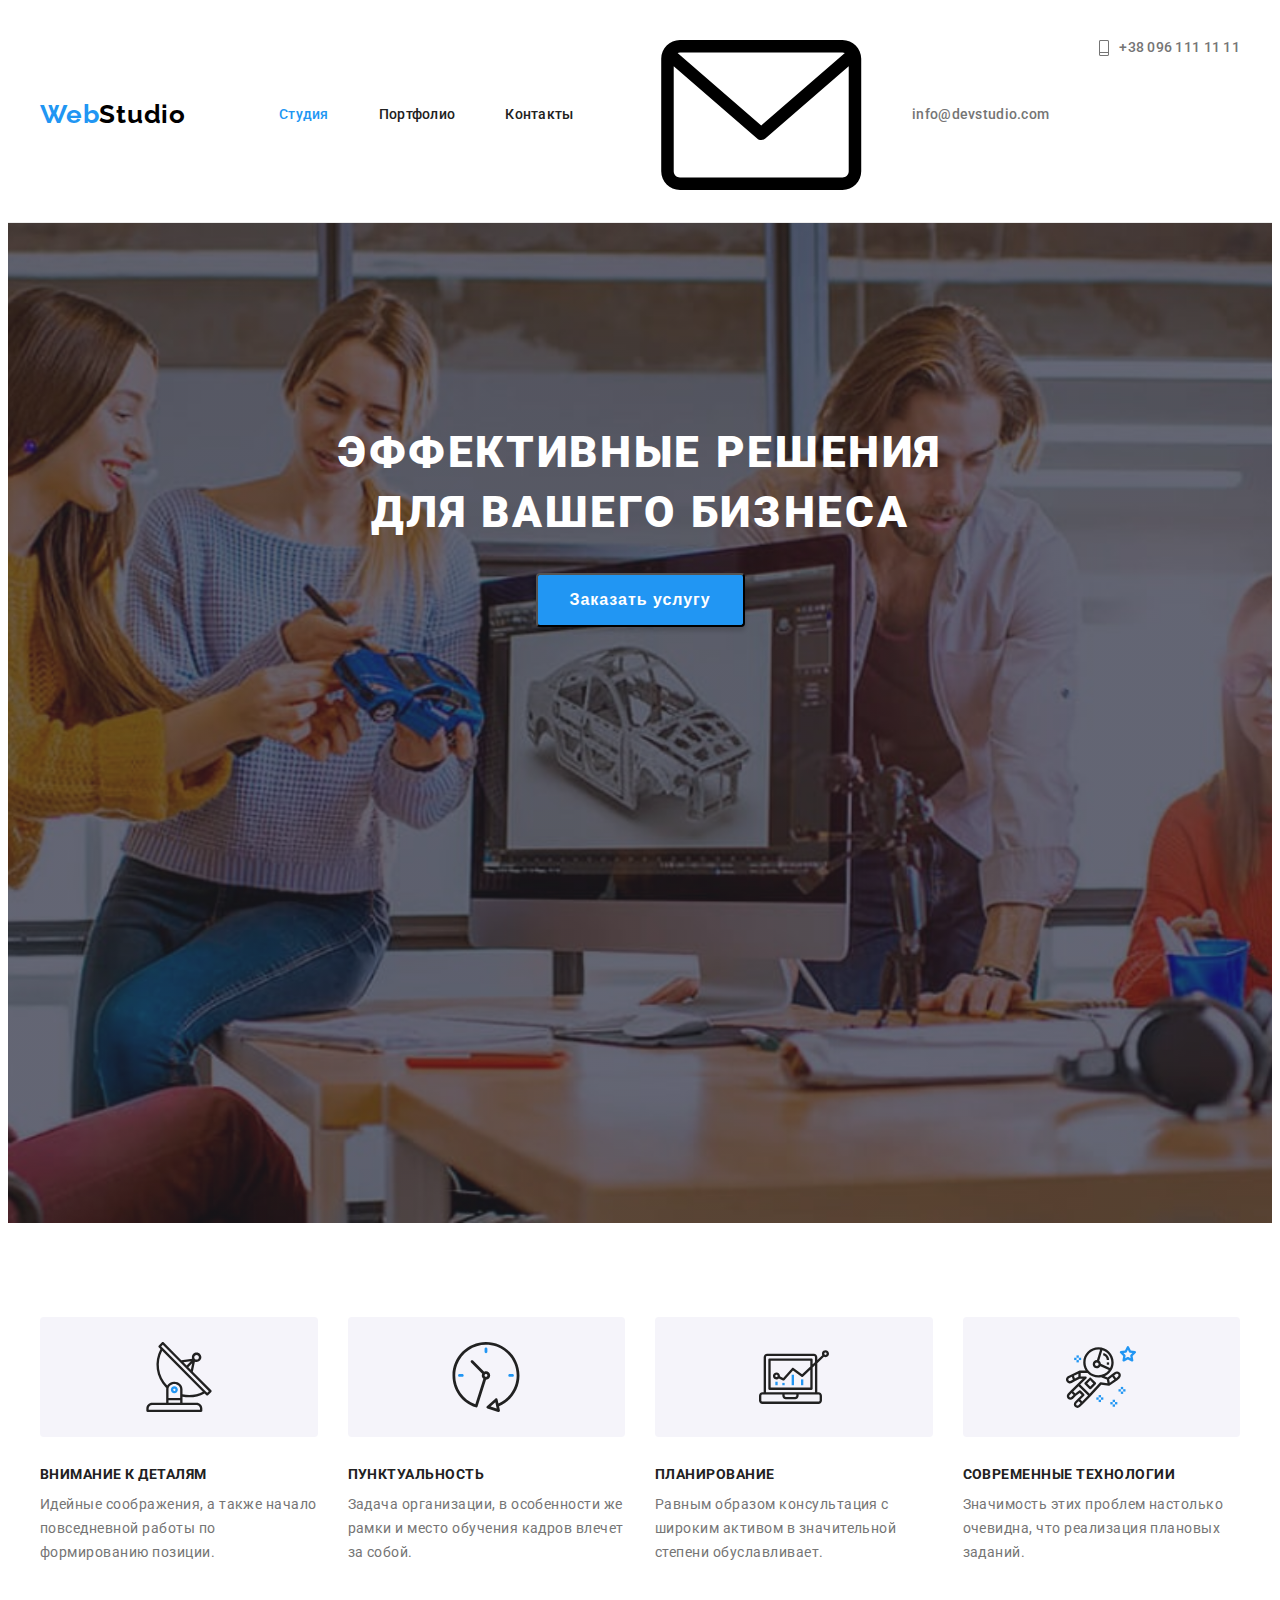
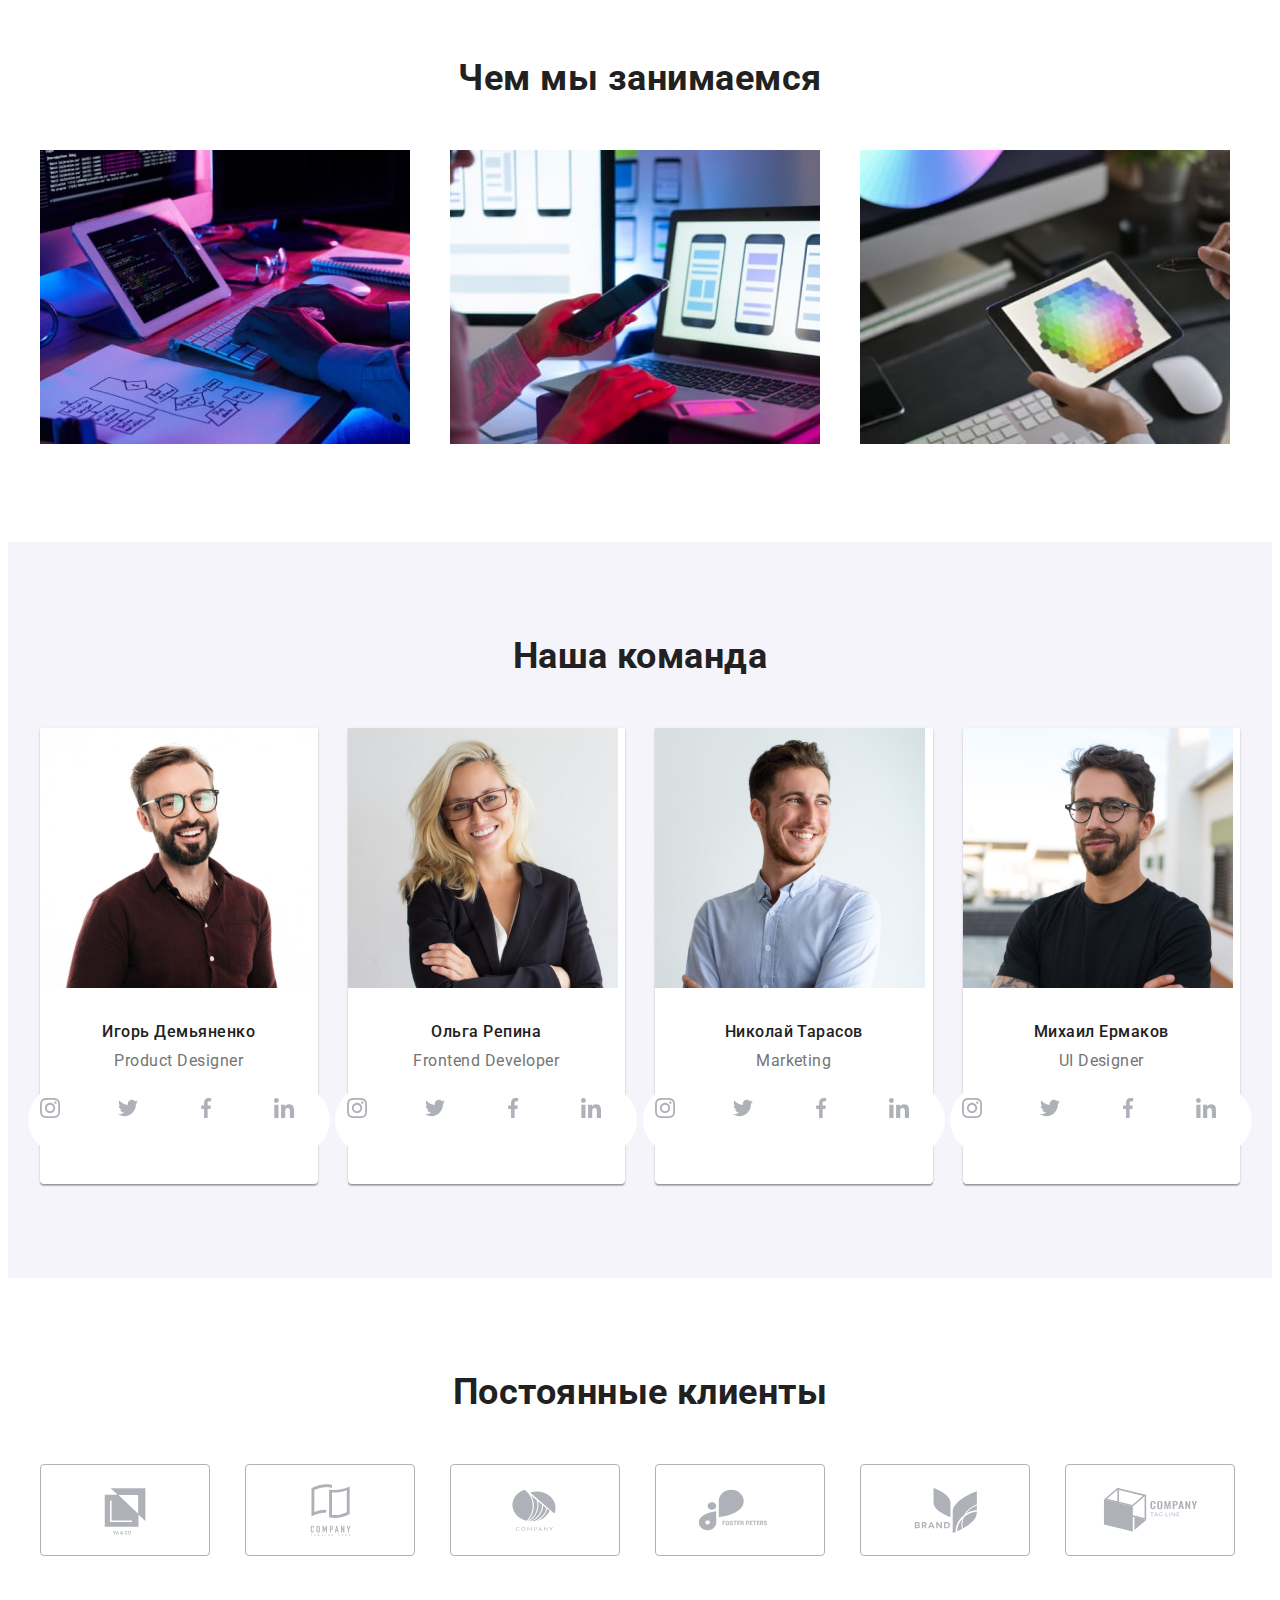
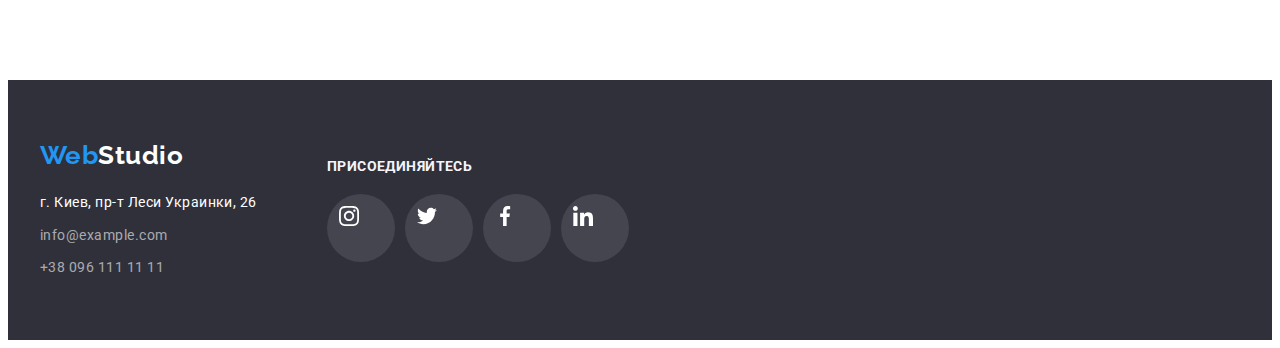
==== index.html @ 91ffed37 "File" ====
<!DOCTYPE html>
<html lang="ru">
  <head>
    <meta charset="UTF-8" />
    <meta http-equiv="X-UA-Compatible" content="IE=edge" />
    <meta name="viewport" content="width=device-width, initial-scale=1.0" />
    <title>Главная</title>
    <link rel="preconnect" href="https://fonts.googleapis.com" />
    <link rel="preconnect" href="https://fonts.gstatic.com" crossorigin />
    <link rel="preconnect" href="https://fonts.googleapis.com" />
    <link rel="preconnect" href="https://fonts.gstatic.com" crossorigin />
    <link rel="preconnect" href="https://fonts.googleapis.com" />
    <link rel="preconnect" href="https://fonts.gstatic.com" crossorigin />
    <link
      href="https://fonts.googleapis.com/css2?family=Raleway:wght@700&family=Roboto:wght@400;500;700;900&display=swap"
      rel="stylesheet"
    />
    <link
      rel="stylesheet"
      href="https://cdnjs.cloudflare.com/ajax/libs/modern-normalize/1.1.0/modern-normalize.min.css"
      integrity="sha512-wpPYUAdjBVSE4KJnH1VR1HeZfpl1ub8YT/NKx4PuQ5NmX2tKuGu6U/JRp5y+Y8XG2tV+wKQpNHVUX03MfMFn9Q=="
      crossorigin="anonymous"
      referrerpolicy="no-referrer"
    />
    <link rel="stylesheet" href="./css/common.css" />
    <link rel="stylesheet" href="./css/main.css" />
  </head>

  <body class="page">
    <!-- Шапка сайта -->
    <header class="page-header">
      <div class="container">
        <nav class="main-nav">
          <a href="./index.html" class="header-logo" lang="en">
            <span class="logo-color">Web</span>Studio</a
          >
          <ul class="list site-nav">
            <li class="item"><a href="" class="link current">Студия</a></li>
            <li class="item">
              <a href="./portfolio.html" class="link">Портфолио</a>
            </li>
            <li class="item"><a href="" class="link">Контакты</a></li>
          </ul>
        </nav>

        <ul class="list contacts-header">
          <li class="item envelope">
            <a href="mailto:info@devstudio.com" class="contact" lang="en">
              <svg class="svg-envelope">
                <use href="./images/icons.svg#icon-envelope"></use>
              </svg>
              info@devstudio.com</a
            >
          </li>
          <li class="item smartphone">
            <a href="tel:+380961111111" class="contact">
              <svg class="svg-smartphone">
                <use href="./images/icons.svg#icon-smartphone"></use>
              </svg>
              +38 096 111 11 11</a
            >
          </li>
        </ul>
      </div>
    </header>

    <main>
      <!-- Герой -->
      <section class="section hero">
        <div class="container">
          <h1 class="hero-title">Эффективные решения для вашего бизнеса</h1>
          <button class="button hero" type="submit">Заказать услугу</button>
        </div>
      </section>

      <!-- Преимущества -->
      <section class="benefits">
        <div class="container">
          <h2 class="visually-hidden">Преимущества</h2>
          <ul class="list features">
            <li class="item icon-antenna">
              <h3 class="title">Внимание к деталям</h3>
              <p>
                Идейные соображения, а также начало повседневной работы по
                формированию позиции.
              </p>
            </li>
            <li class="item icon-clock">
              <h3 class="title">Пунктуальность</h3>
              <p>
                Задача организации, в особенности же рамки и место обучения
                кадров влечет за собой.
              </p>
            </li>
            <li class="item icon-diagram">
              <h3 class="title">Планирование</h3>
              <p>
                Равным образом консультация с широким активом в значительной
                степени обуславливает.
              </p>
            </li>
            <li class="item icon-astronaut">
              <h3 class="title">Современные технологии</h3>
              <p>
                Значимость этих проблем настолько очевидна, что реализация
                плановых заданий.
              </p>
            </li>
          </ul>
        </div>
      </section>

      <!-- Чем мы занимаемся -->
      <section class="section our-works">
        <div class="container">
          <h2 class="section-title">Чем мы занимаемся</h2>
          <ul class="list work">
            <li class="item">
              <img
                src="./images/box1.jpg"
                alt="клавиатура с планшетом"
                width="370"
              />
            </li>
            <li class="item">
              <img
                src="./images/box2.jpg"
                alt="телефон и ноутбук"
                width="370"
              />
            </li>
            <li class="item">
              <img src="./images/box3.jpg" alt="планшет" width="370" />
            </li>
          </ul>
        </div>
      </section>

      <!-- Наша команда -->
      <section class="section team-block">
        <div class="container">
          <h2 class="section-title">Наша команда</h2>
          <ul class="list our-team">
            <li class="item">
              <img src="./images/team_card1.jpg" alt="фото Игоря" width="270" />
              <div class="caption">
                <h3 class="title">Игорь Демьяненко</h3>
                <p lang="en">Product Designer</p>
                <ul class="list socials">
                  <li class="item-social">
                    <a class="link-social" href="">
                      <svg class="svg-icon">
                        <use href="./images/icons.svg#icon-instagram"></use>
                      </svg>
                    </a>
                  </li>
                  <li class="item-social">
                    <a class="link-social" href="">
                      <svg class="svg-icon">
                        <use href="./images/icons.svg#icon-twitter"></use>
                      </svg>
                    </a>
                  </li>
                  <li class="item-social">
                    <a class="link-social" href="">
                      <svg class="svg-icon">
                        <use href="./images/icons.svg#icon-facebook"></use>
                      </svg>
                    </a>
                  </li>
                  <li class="item-social">
                    <a class="link-social" href="">
                      <svg class="svg-icon">
                        <use href="./images/icons.svg#icon-linkedin"></use>
                      </svg>
                    </a>
                  </li>
                </ul>
              </div>
            </li>
            <li class="item">
              <img src="./images/team_card2.jpg" alt="фото Ольги" width="270" />
              <div class="caption">
                <h3 class="title">Ольга Репина</h3>
                <p lang="en">Frontend Developer</p>
                <ul class="list socials">
                  <li class="item-social">
                    <a class="link-social" href="">
                      <svg class="svg-icon">
                        <use href="./images/icons.svg#icon-instagram"></use>
                      </svg>
                    </a>
                  </li>
                  <li class="item-social">
                    <a class="link-social" href="">
                      <svg class="svg-icon">
                        <use href="./images/icons.svg#icon-twitter"></use>
                      </svg>
                    </a>
                  </li>
                  <li class="item-social">
                    <a class="link-social" href="">
                      <svg class="svg-icon">
                        <use href="./images/icons.svg#icon-facebook"></use>
                      </svg>
                    </a>
                  </li>
                  <li class="item-social">
                    <a class="link-social" href="">
                      <svg class="svg-icon">
                        <use href="./images/icons.svg#icon-linkedin"></use>
                      </svg>
                    </a>
                  </li>
                </ul>
              </div>
            </li>
            <li class="item">
              <img
                src="./images/team_card3.jpg"
                alt="фото Николая"
                width="270"
              />
              <div class="caption">
                <h3 class="title">Николай Тарасов</h3>
                <p lang="en">Marketing</p>
                <ul class="list socials">
                  <li class="item-social">
                    <a class="link-social" href="">
                      <svg class="svg-icon">
                        <use href="./images/icons.svg#icon-instagram"></use>
                      </svg>
                    </a>
                  </li>
                  <li class="item-social">
                    <a class="link-social" href="">
                      <svg class="svg-icon">
                        <use href="./images/icons.svg#icon-twitter"></use>
                      </svg>
                    </a>
                  </li>
                  <li class="item-social">
                    <a class="link-social" href="">
                      <svg class="svg-icon">
                        <use href="./images/icons.svg#icon-facebook"></use>
                      </svg>
                    </a>
                  </li>
                  <li class="item-social">
                    <a class="link-social" href="">
                      <svg class="svg-icon">
                        <use href="./images/icons.svg#icon-linkedin"></use>
                      </svg>
                    </a>
                  </li>
                </ul>
              </div>
            </li>
            <li class="item">
              <img
                src="./images/team_card4.jpg"
                alt="фото Михаила"
                width="270"
              />
              <div class="caption">
                <h3 class="title">Михаил Ермаков</h3>
                <p lang="en">UI Designer</p>
                <ul class="list socials">
                  <li class="item-social">
                    <a class="link-social" href="">
                      <svg class="svg-icon">
                        <use href="./images/icons.svg#icon-instagram"></use>
                      </svg>
                    </a>
                  </li>
                  <li class="item-social">
                    <a class="link-social" href="">
                      <svg class="svg-icon">
                        <use href="./images/icons.svg#icon-twitter"></use>
                      </svg>
                    </a>
                  </li>
                  <li class="item-social">
                    <a class="link-social" href="">
                      <svg class="svg-icon">
                        <use href="./images/icons.svg#icon-facebook"></use>
                      </svg>
                    </a>
                  </li>
                  <li class="item-social">
                    <a class="link-social" href="">
                      <svg class="svg-icon">
                        <use href="./images/icons.svg#icon-linkedin"></use>
                      </svg>
                    </a>
                  </li>
                </ul>
              </div>
            </li>
          </ul>
        </div>
      </section>

      <!-- Постоянные клиенты -->
      <section class="section clients">
        <div class="container">
          <h2 class="section-title">Постоянные клиенты</h2>
          <ul class="list regular-clients">
            <li class="item-client">
              <a href="" class="link-client"
                ><svg class="svg-icon">
                  <use href="./images/icons.svg#icon-Logo1"></use></svg
              ></a>
            </li>
            <li class="item-client">
              <a href="" class="link-client"
                ><svg class="svg-icon">
                  <use href="./images/icons.svg#icon-Logo2"></use></svg
              ></a>
            </li>
            <li class="item-client">
              <a href="" class="link-client"
                ><svg class="svg-icon">
                  <use href="./images/icons.svg#icon-Logo3"></use></svg
              ></a>
            </li>
            <li class="item-client">
              <a href="" class="link-client"
                ><svg class="svg-icon">
                  <use href="./images/icons.svg#icon-Logo4"></use></svg
              ></a>
            </li>
            <li class="item-client">
              <a href="" class="link-client"
                ><svg class="svg-icon">
                  <use href="./images/icons.svg#icon-Logo5"></use></svg
              ></a>
            </li>
            <li class="item-client">
              <a href="" class="link-client"
                ><svg class="svg-icon">
                  <use href="./images/icons.svg#icon-Logo6"></use></svg
              ></a>
            </li>
          </ul>
        </div>
      </section>
    </main>

    <!-- Футер -->
    <footer class="ftr">
      <div class="container">
        <div class="ft-logo-contacts">
          <a href="./index.html" class="footer-logo" lang="en">
            <span class="logo-color">Web</span>Studio</a
          >
          <address>
            <ul class="list contacts-footer">
              <li class="item">
                <a
                  class="adress-footer"
                  href="https://goo.gl/maps/JjDCedRFyoNdZQir6"
                  >г. Киев, пр-т Леси Украинки, 26</a
                >
              </li>
              <li class="item">
                <a href="mailto:info@example.com" class="contact" lang="en"
                  >info@example.com</a
                >
              </li>
              <li class="item">
                <a href="tel:+380961111111" class="contact"
                  >+38 096 111 11 11</a
                >
              </li>
            </ul>
          </address>
        </div>
        <div class="ftsocial-link">
          <h2 class="social-title">присоединяйтесь</h2>
          <ul class="list socials">
            <li class="item-social">
              <a class="link-social" href="">
                <svg class="svg-icon">
                  <use href="./images/icons.svg#icon-instagram"></use>
                </svg>
              </a>
            </li>
            <li class="item-social">
              <a class="link-social" href="">
                <svg class="svg-icon">
                  <use href="./images/icons.svg#icon-twitter"></use>
                </svg>
              </a>
            </li>
            <li class="item-social">
              <a class="link-social" href="">
                <svg class="svg-icon">
                  <use href="./images/icons.svg#icon-facebook"></use>
                </svg>
              </a>
            </li>
            <li class="item-social">
              <a class="link-social" href="">
                <svg class="svg-icon">
                  <use href="./images/icons.svg#icon-linkedin"></use>
                </svg>
              </a>
            </li>
          </ul>
        </div>
      </div>
    </footer>
  </body>
</html>
---- css/common.css ----
/* Root */

:root {
  /* header color  */
  --hdtitle-text-color: #212121;
  --hdprimary-text-color: #757575;
  --hdaccent-pick-color: #2196f3;
  --hdprimary-wight-color: #ffffff;

  /* main color */
  --title-text-color: #212121;
  --h2-text-color: #212121;
  --primary-text-color: #757575;
  --accent-pick-color: #2196f3;
  --primary-wight-color: #ffffff;
  --btn-wight-color: #ffffff;
  --background-grey-color: #2f303a;
  --bg-cl-icon: #f5f4fa;

  /* social icon */
  --icon-cl: #afb1b8;
  --icon-pick-cl: #ffffff;
  --bgicon-cl: #ffffff;
  --bgicon-pick-cl: #2196f3;
  --bg-icon-cl: rgba(255, 255, 255, 0.1);

  /* footer color */
  --fttitle-text-color: #212121;
  --ftprimary-text-color: #757575;
  --ftaccent-pick-color: #2196f3;
  --ftprimary-wight-color: #f5f4fa;
  --ftbackground-grey-color: #2f303a;
}

/* Body */

body {
  background-color: var(--hdprimary-wight-color);
  font-family: 'Roboto', sans-serif;
  letter-spacing: 0.03em;
}

/* Утилиты */

.list {
  list-style: none;
  padding: 0px;
  margin: 0px;
}

/* Section */

.section {
  padding-top: 94px;
  padding-bottom: 94px;
  margin-bottom: 0px;
  margin-top: 0px;
}

/* Container */

.container {
  margin-left: auto;
  margin-right: auto;
  margin-top: 0px;
  margin-bottom: 0px;
  padding-left: 15px;
  padding-right: 15px;
  width: 1200px;
}

/* Header */

.page-header .container {
  display: flex;
}

.page-header {
  align-items: center;
  border-bottom: 1px solid rgba(236, 236, 236, 1);

  font-weight: 500;
  font-size: 14px;
  line-height: 1.14;
  letter-spacing: 0.02em;
}

.header-logo {
  display: block;
  padding-top: 24px;
  padding-bottom: 25px;

  color: #000000;
  font-family: 'Raleway', sans-serif;
  font-weight: 700;
  font-size: 26px;
  line-height: 1.19;
  letter-spacing: 0.03em;
}

.header-logo .logo-color {
  color: #2196f3;
}

.page-header a,
.ftr a {
  text-decoration: none;
}

/* Nav */

.main-nav {
  display: flex;
  align-items: center;
}

.site-nav {
  display: flex;
  margin-left: 93px;
}

.site-nav .item:not(:last-child) {
  margin-right: 50px;
}

.site-nav .link {
  display: block;
  color: var(--hdtitle-text-color);
  padding-top: 32px;
  padding-bottom: 32px;
}

.site-nav .link:hover,
.site-nav .link:focus {
  color: var(--hdaccent-pick-color);
}

.site-nav .link.current {
  color: var(--hdaccent-pick-color);
}

.contacts-header {
  display: flex;
  margin-left: auto;
}

dct .svg-envelope {
  width: 16px;
  height: 12px;
  margin-right: 10px;
  fill: var(--hdprimary-text-color);
}

.svg-smartphone {
  width: 10px;
  height: 16px;
  margin-right: 10px;
  fill: var(--hdprimary-text-color);
}

/* .contacts-header .svg-envelope:hover,
.contacts-header .svg-envelope:focus,
.contacts-header .svg-smartphone:hover,
.contacts-header .svg-smartphone:focus {
  fill: var(--hdaccent-pick-color);
} */

.contacts-header .contact {
  display: flex;
  align-items: center;
  padding-top: 32px;
  padding-bottom: 32px;
  color: var(--hdprimary-text-color);
}

.contacts-header .item:not(:last-child) {
  margin-right: 50px;
}

.contacts-header .contact:hover,
.contacts-header .contact:focus {
  color: var(--hdaccent-pick-color);
  fill: var(--hdaccent-pick-color);
}

/* Fotter */

.ftr {
  width: 100%;
  background-color: var(--ftbackground-grey-color);
  padding-top: 60px;
  padding-bottom: 60px;
}

.footer-logo {
  color: #ffffff;
  font-family: 'Raleway', sans-serif;
  font-weight: 700;
  font-size: 26px;
  line-height: 1.19;
}

.footer-logo .logo-color {
  color: #2196f3;
}

address {
  font-style: normal;
  margin-top: 20px;
}

.adress-footer {
  color: var(--hdprimary-wight-color);
  font-weight: normal;
  font-size: 14px;
  line-height: 1.71;
}

.contacts-footer .contact {
  font-weight: normal;
  font-size: 14px;
  line-height: 1.71;
  color: rgba(255, 255, 255, 0.6);
}

.contacts-footer .item {
  margin-top: 9px;
}

.contacts-footer .contact:hover,
.contacts-footer .contact:focus {
  color: var(--hdaccent-pick-color);
}

.ftr .container {
  display: flex;
  align-items: baseline;
}

.ftr .social-title {
  font-weight: 700;
  margin-bottom: 20px;
  font-size: 14px;
  line-height: 16px;
  letter-spacing: 0.03em;
  text-transform: uppercase;
  margin-top: 0px;
  color: var(--ftprimary-wight-color);
}

.socials {
  display: flex;
  justify-content: center;
  margin-top: 16px;
}

.link-social .svg-icon {
  width: 20px;
  height: 20px;
  fill: currentColor;
}

.ftsocial-link {
  align-self: center;
  align-items: center;
  border-radius: 4px;
  margin-left: 70px;
}

.ftsocial-link .link-social {
  color: var(--bgicon-cl);
  background-color: var(--bg-icon-cl);
}

.ftsocial-link .link-social:hover,
.ftsocial-link .link-social:focus {
  color: var(--icon-pick-cl);
  background-color: var(--bgicon-pick-cl);
}

.item-social:not(:last-child) {
  margin-right: 10px;
}
---- css/main.css ----
/* Hero */

.hero.section {
  display: block;
  text-align: center;
  padding: 200px 0;
  max-width: 1600px;
  height: 600px;
  background-color: var(--background-grey-color);
  background-image: linear-gradient(
      to right,
      rgba(47, 48, 58, 0.4),
      rgba(47, 48, 58, 0.4)
    ),
    url(../images/hero/hero.jpg);
  background-repeat: no-repeat;
  background-position: center;
  background-size: cover;
  margin: 0 auto;
}

.hero-title {
  color: var(--primary-wight-color);
  font-weight: 900;
  font-size: 44px;
  line-height: 1.36;
  letter-spacing: 0.06em;
  text-transform: uppercase;
  margin-top: 0px;
  margin-bottom: 30px;
  max-width: 696px;
  margin-left: auto;
  margin-right: auto;
}

/* Button */

.button.hero {
  display: inline-block;
  color: var(--btn-wight-color);
  background-color: var(--accent-pick-color);
  text-decoration: none;
  min-width: 200px;
  min-height: 50px;
  box-shadow: 0px 4px 4px rgba(0, 0, 0, 0.15);
  border-radius: 4px;
  font-weight: 700;
  font-size: 16px;
  line-height: 1.88;
  align-items: center;
  letter-spacing: 0.06em;
  padding: 10px 32px;
}

/* Advantages */

.visually-hidden {
  position: absolute;
  width: 1px;
  height: 1px;
  margin: -1px;
  padding: 0;
  overflow: hidden;
  border: 0;
  clip: rect(0 0 0 0);
}

.title {
  font-weight: 700;
  font-size: 14px;
  line-height: 1.14;
  margin-top: 0px;
  margin-bottom: 10px;
}

.benefits .title {
  text-transform: uppercase;
}

/* Benefits Features */

.benefits {
  padding-top: 94px;
  padding-bottom: 47px;
  margin-bottom: 0px;
  margin-top: 0px;
}

.features .title {
  color: var(--title-text-color);
}

.features {
  display: flex;
  flex-wrap: wrap;
}

.features .item::before {
  display: block;
  content: '';
  height: 120px;
  background-size: contain;
  background: var(--bg-cl-icon);
  background-repeat: no-repeat;
  background-position: center;
  border-radius: 4px;
  margin-bottom: 30px;
}

.features .item {
  width: calc((100% - 30px * 3) / 4);
  margin-right: 30px;
}

.features .item:nth-child(4n) {
  margin-right: 0;
}

.features .icon-antenna::before {
  background-image: url(../images/advantages/antenna.svg);
}

.features .icon-clock::before {
  background-image: url(../images/advantages/clock.svg);
}

.features .icon-diagram::before {
  background-image: url(../images/advantages/diagram.svg);
}

.features .icon-astronaut::before {
  background-image: url(../images/advantages/astronaut.svg);
}

.features p {
  font-weight: normal;
  font-size: 14px;
  line-height: 1.7;
  color: var(--primary-text-color);
  margin-top: 0px;
  margin-bottom: 0px;
  margin-right: 0px;
}

/* Section */

.section-title {
  color: var(--title-text-color);
  font-weight: 700;
  font-size: 36px;
  line-height: 1.16;
  text-align: center;
  margin-bottom: 50px;
  margin-top: 0px;
}

/* Work */

.our-works {
  padding-top: 47px;
}

.work {
  display: flex;
  flex-wrap: wrap;
}

.work .item {
  width: calc((100% - 30px * 2) / 3);
  margin-right: 30px;
}

.work .item:nth-child(3n) {
  margin-right: 0;
}

/* Our-team */

.our-team .title {
  color: var(--title-text-color);
  list-style: none;
  font-weight: 500;
  font-size: 16px;
  line-height: 1.19;
  margin-top: 0px;
  margin-bottom: 0px;
  text-align: center;
  margin-right: 0px;
  margin-left: 0px;
}

.our-team .caption {
  padding: 30px;
}

.our-team {
  display: flex;
  flex-wrap: wrap;
}

.our-team .item {
  width: calc((100% - 30px * 3) / 4);
  margin-right: 30px;
  background-color: var(--primary-wight-color);
  box-shadow: 0px 1px 3px rgba(0, 0, 0, 0.12), 0px 1px 1px rgba(0, 0, 0, 0.14),
    0px 2px 1px rgba(0, 0, 0, 0.2);
  border-radius: 0px 0px 4px 4px;
}

.our-team .item:nth-child(4n) {
  margin-right: 0;
}

.our-team p {
  font-weight: normal;
  font-size: 16px;
  line-height: 1.19;
  color: var(--primary-text-color);
  margin-top: 10px;
  margin-bottom: 0px;
  text-align: center;
}

.team-block {
  background-color: #f5f4fa;
}

.link-social {
  display: block;
  justify-content: center;
  align-items: center;
  width: 44px;
  height: 44px;
  color: var(--icon-cl);
  border-radius: 50%;
  background-color: var(--bgicon-cl);
  padding: 12px;
}

.link-social:hover,
.link-social:focus {
  color: var(--icon-pick-cl);
  background-color: var(--bgicon-pick-cl);
}

.link-social .svg-icon {
  width: 20px;
  height: 20px;
  fill: currentColor;
}

/* Clients */

.regular-clients {
  display: flex;
  flex-wrap: wrap;
  margin-top: 50px;
  margin-bottom: 0px;
}

.item-client {
  width: calc((100% - 30px * 5) / 6);
  margin-top: 0px;
  margin-bottom: 30px;
  margin-right: 30px;
  box-sizing: border-box;
}

.link-client {
  display: block;
  align-items: center;
  width: 170px;
  height: 92px;
  color: var(--icon-cl);
  padding: 16px 32px;
  border: 1px solid #afb1b8;
  box-sizing: border-box;
  border-radius: 4px;
}

.item-client:nth-child(6) {
  margin-right: 0;
}

.link-client:hover,
.link-client:focus {
  color: var(--bgicon-pick-cl);
  border: 1px solid var(--bgicon-pick-cl);
}

.link-client .svg-icon {
  width: 106px;
  height: 60px;
  fill: currentColor;
}
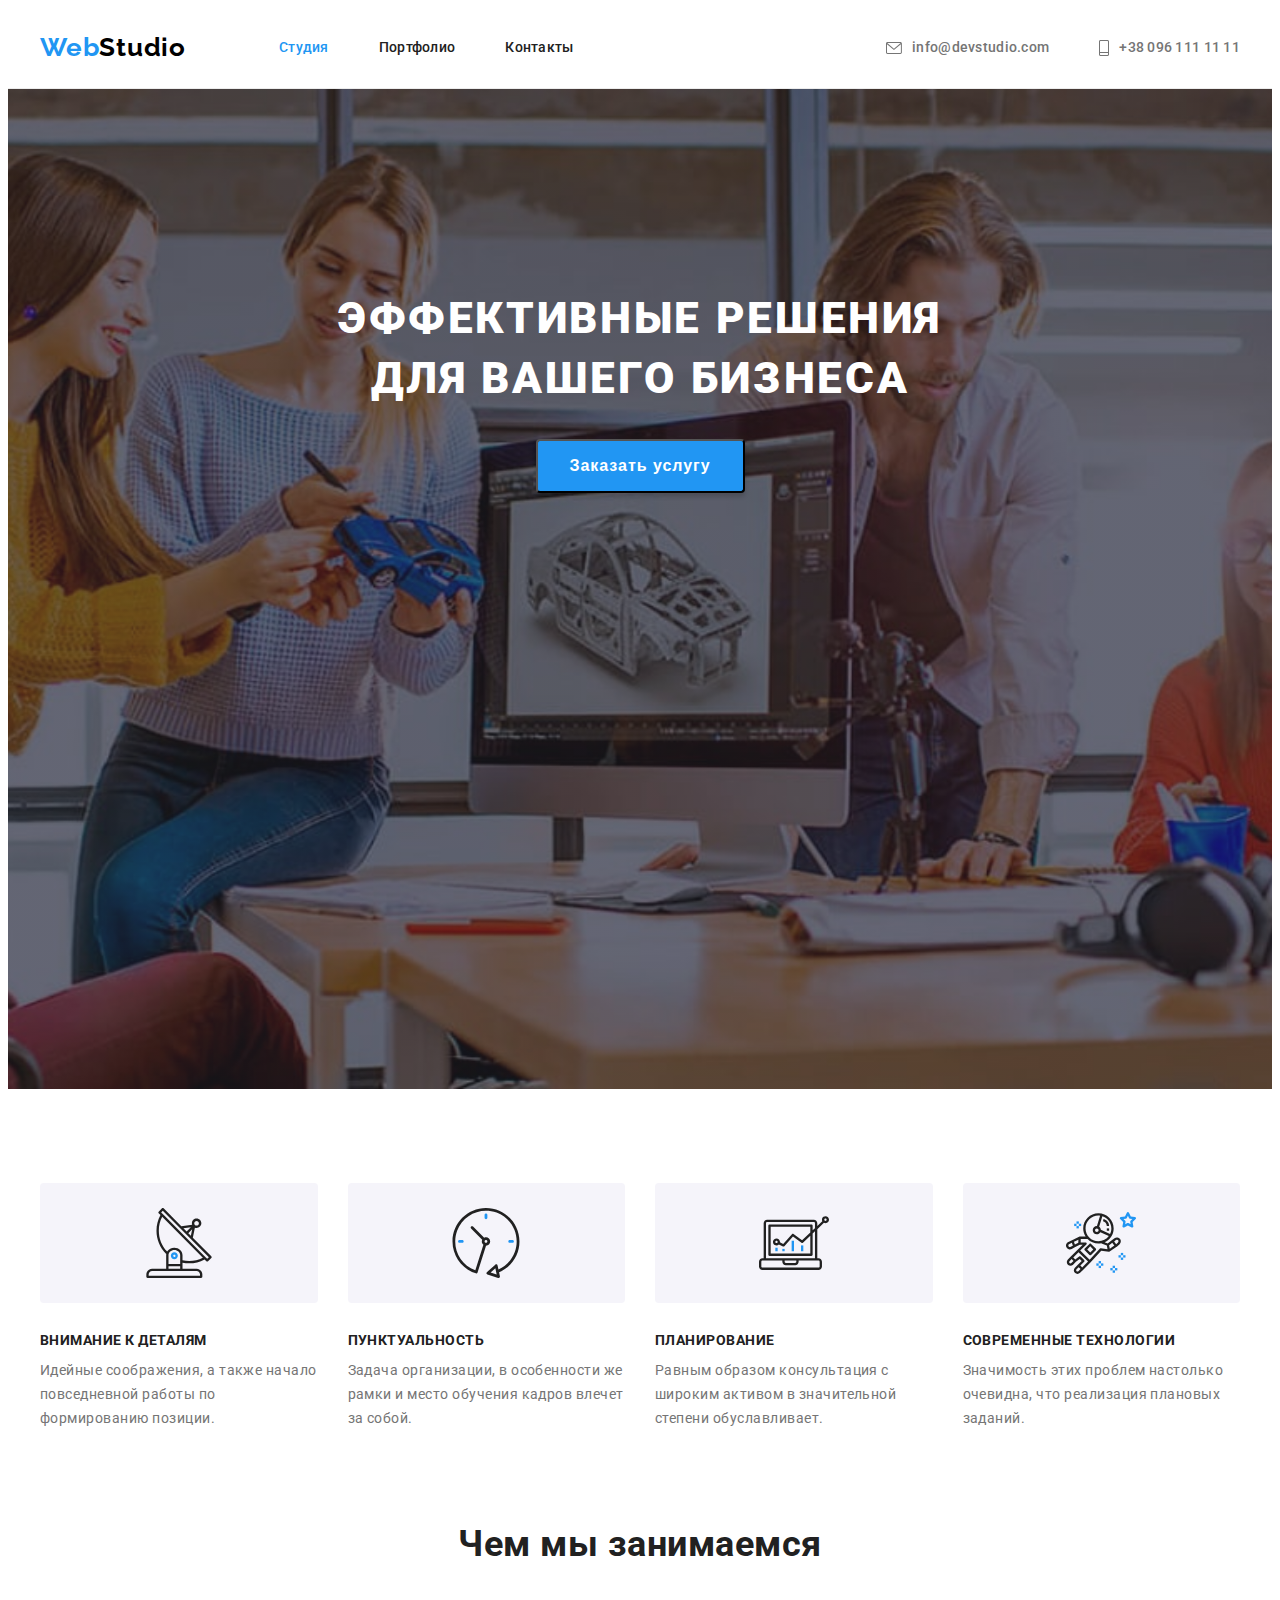
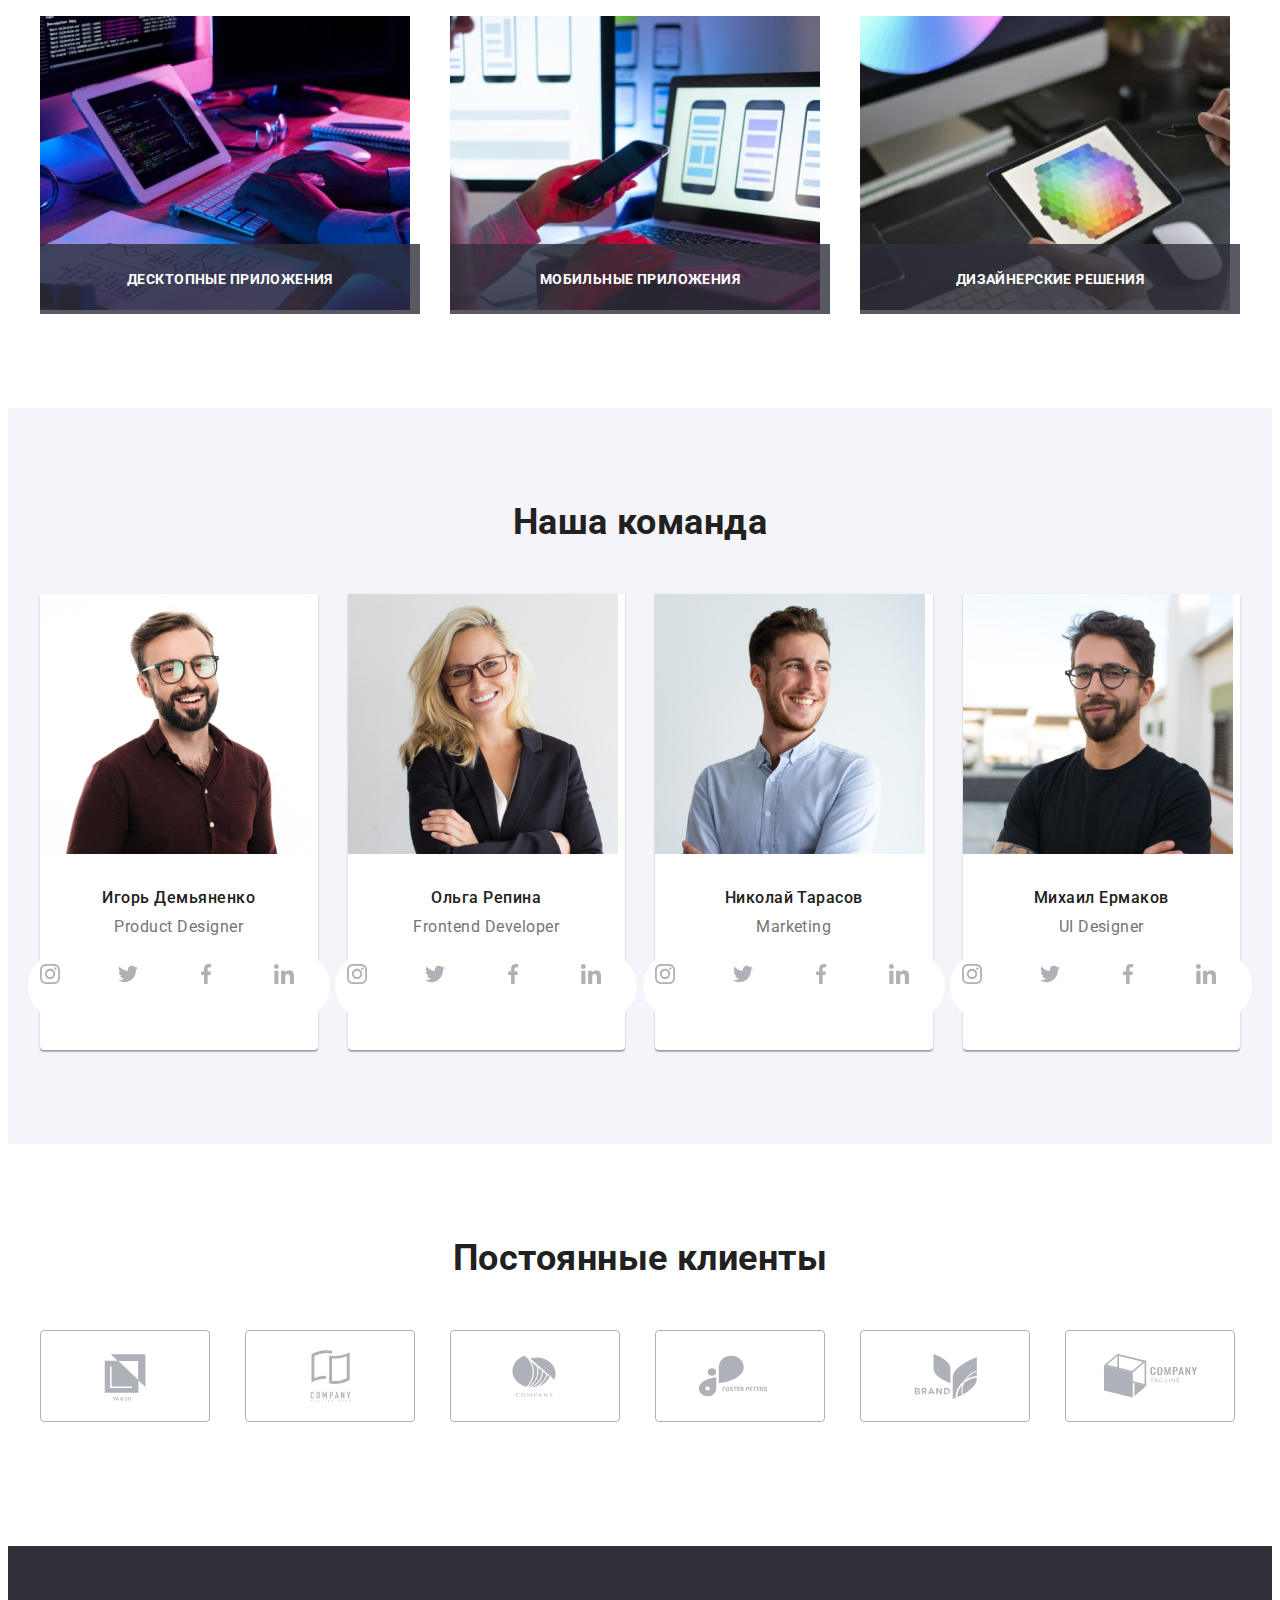
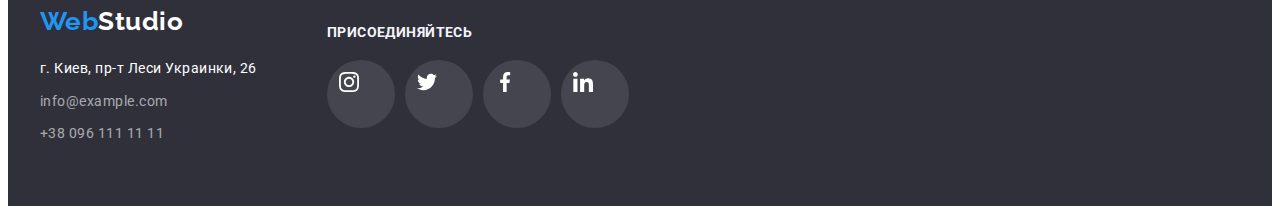
==== commit b19760ff: "Наложение еффекта на карточки портфолио" ====
--- a/index.html
+++ b/index.html
@@ -121,6 +121,7 @@
                 alt="клавиатура с планшетом"
                 width="370"
               />
+              <p class="text">Десктопные приложения</p>
             </li>
             <li class="item">
               <img
@@ -128,9 +129,11 @@
                 alt="телефон и ноутбук"
                 width="370"
               />
+              <p class="text">Мобильные приложения</p>
             </li>
             <li class="item">
               <img src="./images/box3.jpg" alt="планшет" width="370" />
+              <p class="text">Дизайнерские решения</p>
             </li>
           </ul>
         </div>
--- a/css/common.css
+++ b/css/common.css
@@ -14,8 +14,17 @@
   --accent-pick-color: #2196f3;
   --primary-wight-color: #ffffff;
   --btn-wight-color: #ffffff;
-  --background-grey-color: #2f303a;
+  --background-black-color: #2f303a;
   --bg-cl-icon: #f5f4fa;
+
+  /* portfolio */
+
+  --pbg-img-cl: rgba(33, 150, 243, 0.9);
+  --ptitle-text-color: #212121;
+  --pprimary-text-color: #757575;
+  --paccent-pick-color: #2196f3;
+  --pprimary-wight-color: #f5f4fa;
+  --pbabackground-black-color: #2f303a;
 
   /* social icon */
   --icon-cl: #afb1b8;
@@ -29,7 +38,7 @@
   --ftprimary-text-color: #757575;
   --ftaccent-pick-color: #2196f3;
   --ftprimary-wight-color: #f5f4fa;
-  --ftbackground-grey-color: #2f303a;
+  --ftbackground-black-color: #2f303a;
 }
 
 /* Body */
@@ -73,6 +82,8 @@
 
 .page-header .container {
   display: flex;
+  margin-left: auto;
+  margin-right: auto;
 }
 
 .page-header {
@@ -144,7 +155,7 @@
   margin-left: auto;
 }
 
-dct .svg-envelope {
+.svg-envelope {
   width: 16px;
   height: 12px;
   margin-right: 10px;
@@ -158,12 +169,12 @@
   fill: var(--hdprimary-text-color);
 }
 
-/* .contacts-header .svg-envelope:hover,
-.contacts-header .svg-envelope:focus,
-.contacts-header .svg-smartphone:hover,
-.contacts-header .svg-smartphone:focus {
-  fill: var(--hdaccent-pick-color);
-} */
+a.contact:hover .svg-envelope,
+a.contact:focus .svg-envelope,
+a.contact:hover .svg-smartphone,
+a.contact:focus .svg-smartphone {
+  fill: currentColor;
+}
 
 .contacts-header .contact {
   display: flex;
@@ -187,7 +198,7 @@
 
 .ftr {
   width: 100%;
-  background-color: var(--ftbackground-grey-color);
+  background-color: var(--ftbackground-black-color);
   padding-top: 60px;
   padding-bottom: 60px;
 }
@@ -254,6 +265,18 @@
   margin-top: 16px;
 }
 
+.link-social {
+  display: block;
+  justify-content: center;
+  align-items: center;
+  width: 44px;
+  height: 44px;
+  color: var(--icon-cl);
+  border-radius: 50%;
+  background-color: var(--bgicon-cl);
+  padding: 12px;
+}
+
 .link-social .svg-icon {
   width: 20px;
   height: 20px;
--- a/css/main.css
+++ b/css/main.css
@@ -6,7 +6,7 @@
   padding: 200px 0;
   max-width: 1600px;
   height: 600px;
-  background-color: var(--background-grey-color);
+  background-color: var(--background-black-color);
   background-image: linear-gradient(
       to right,
       rgba(47, 48, 58, 0.4),
@@ -168,6 +168,26 @@
 .work .item {
   width: calc((100% - 30px * 2) / 3);
   margin-right: 30px;
+  position: relative;
+}
+
+.work .text {
+  display: flex;
+  position: absolute;
+  width: 100%;
+  height: 70px;
+  bottom: 0;
+  margin: 0;
+  font-weight: 700;
+  font-size: 14px;
+  line-height: 16px;
+  align-items: center;
+  justify-content: center;
+  letter-spacing: 0.03em;
+  text-transform: uppercase;
+
+  color: #ffffff;
+  background-color: rgba(47, 48, 58, 0.8);
 }
 
 .work .item:nth-child(3n) {
@@ -223,18 +243,6 @@
 
 .team-block {
   background-color: #f5f4fa;
-}
-
-.link-social {
-  display: block;
-  justify-content: center;
-  align-items: center;
-  width: 44px;
-  height: 44px;
-  color: var(--icon-cl);
-  border-radius: 50%;
-  background-color: var(--bgicon-cl);
-  padding: 12px;
 }
 
 .link-social:hover,
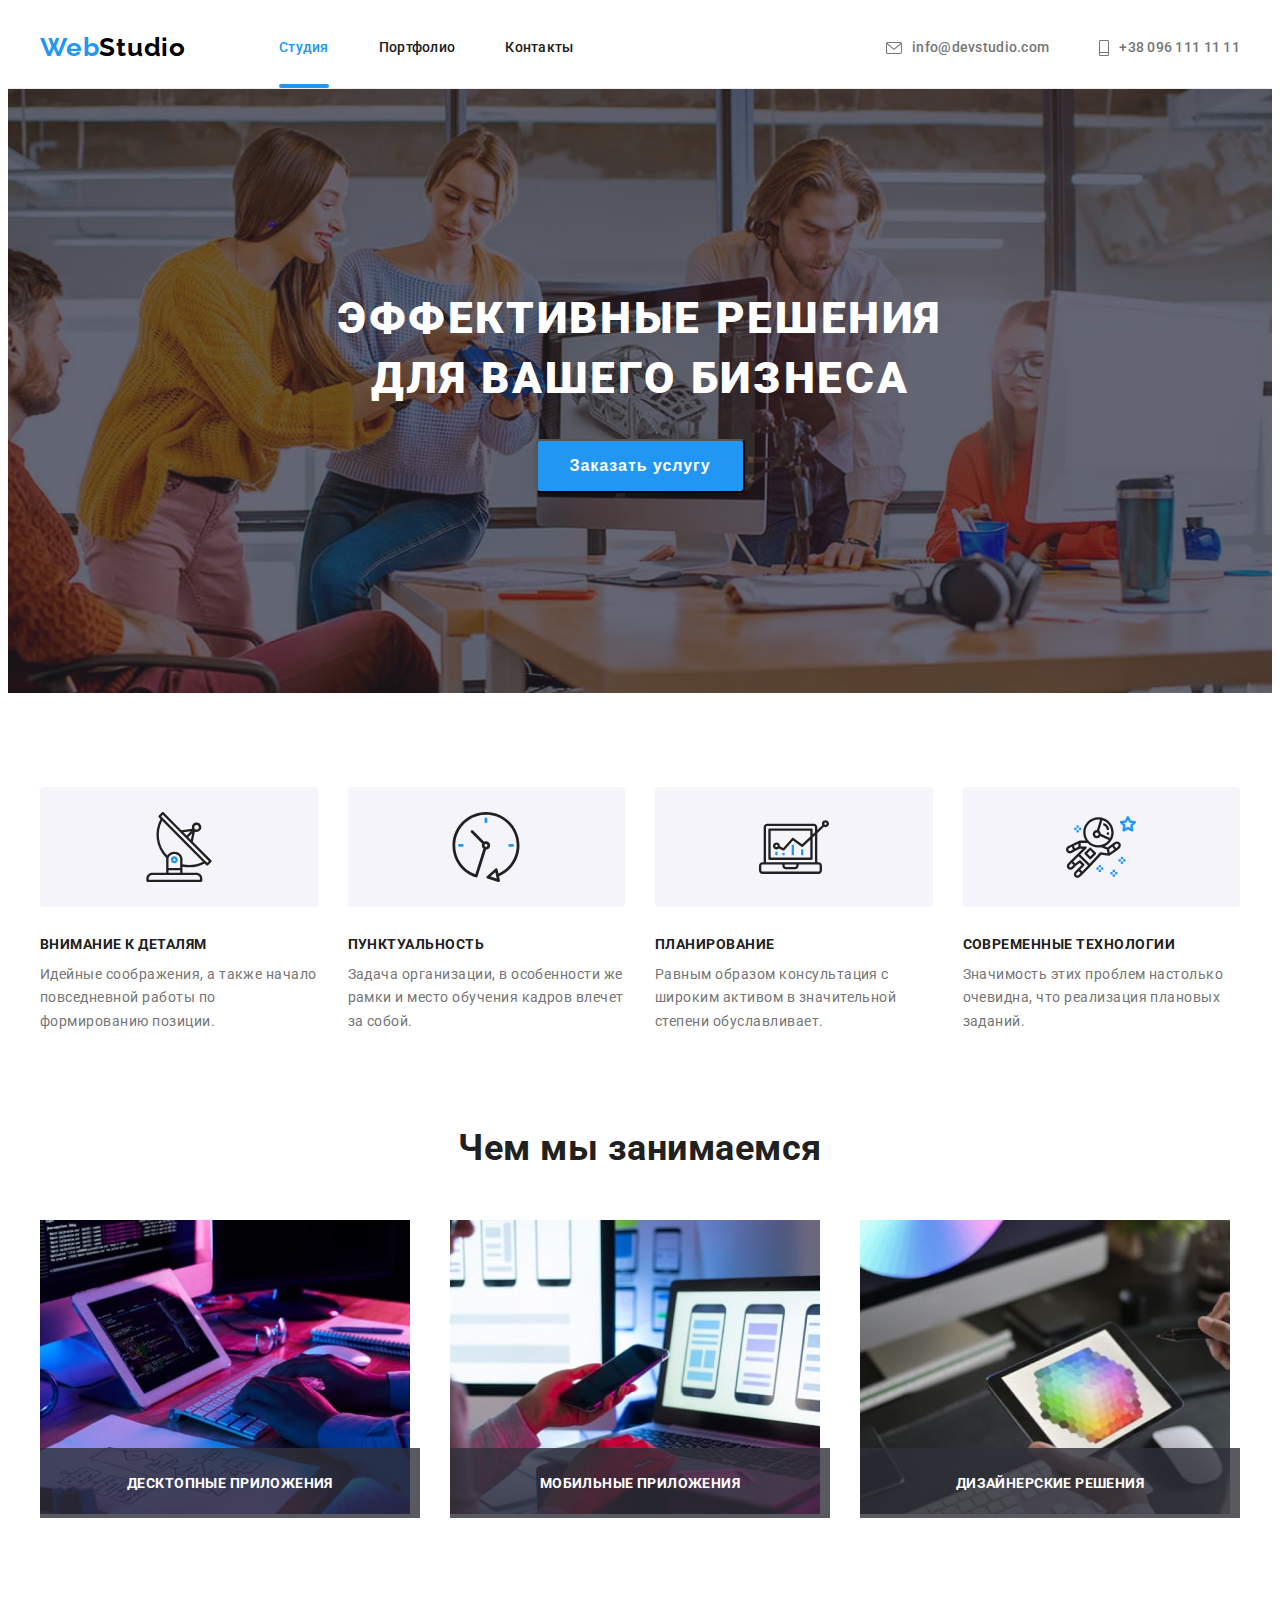
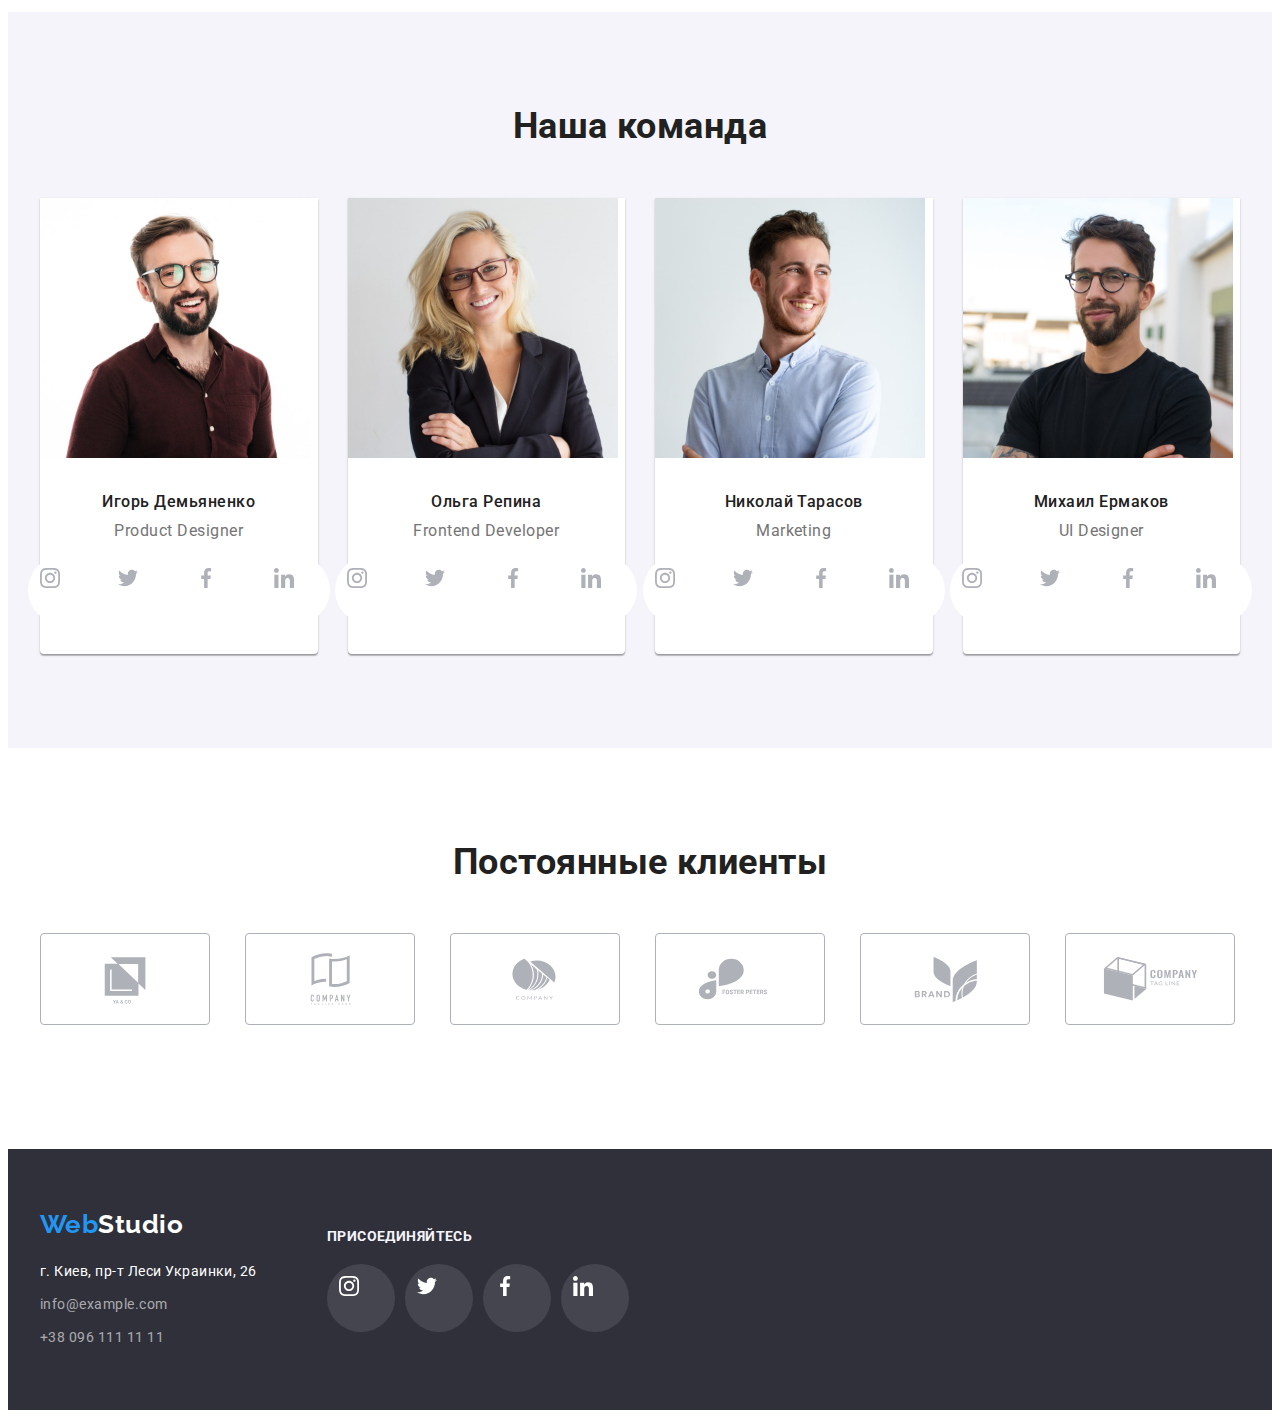
==== commit 8bb1fedf: "accent" ====
--- a/index.html
+++ b/index.html
@@ -45,7 +45,7 @@
 
         <ul class="list contacts-header">
           <li class="item envelope">
-            <a href="mailto:info@devstudio.com" class="contact" lang="en">
+            <a href="mailto:info@devstudio.com" class="link contact" lang="en">
               <svg class="svg-envelope">
                 <use href="./images/icons.svg#icon-envelope"></use>
               </svg>
@@ -53,7 +53,7 @@
             >
           </li>
           <li class="item smartphone">
-            <a href="tel:+380961111111" class="contact">
+            <a href="tel:+380961111111" class="link contact">
               <svg class="svg-smartphone">
                 <use href="./images/icons.svg#icon-smartphone"></use>
               </svg>
@@ -151,28 +151,28 @@
                 <p lang="en">Product Designer</p>
                 <ul class="list socials">
                   <li class="item-social">
-                    <a class="link-social" href="">
+                    <a class="link link-social" href="">
                       <svg class="svg-icon">
                         <use href="./images/icons.svg#icon-instagram"></use>
                       </svg>
                     </a>
                   </li>
                   <li class="item-social">
-                    <a class="link-social" href="">
+                    <a class="link link-social" href="">
                       <svg class="svg-icon">
                         <use href="./images/icons.svg#icon-twitter"></use>
                       </svg>
                     </a>
                   </li>
                   <li class="item-social">
-                    <a class="link-social" href="">
+                    <a class="link link-social" href="">
                       <svg class="svg-icon">
                         <use href="./images/icons.svg#icon-facebook"></use>
                       </svg>
                     </a>
                   </li>
                   <li class="item-social">
-                    <a class="link-social" href="">
+                    <a class="link link-social" href="">
                       <svg class="svg-icon">
                         <use href="./images/icons.svg#icon-linkedin"></use>
                       </svg>
@@ -188,28 +188,28 @@
                 <p lang="en">Frontend Developer</p>
                 <ul class="list socials">
                   <li class="item-social">
-                    <a class="link-social" href="">
+                    <a class="link link-social" href="">
                       <svg class="svg-icon">
                         <use href="./images/icons.svg#icon-instagram"></use>
                       </svg>
                     </a>
                   </li>
                   <li class="item-social">
-                    <a class="link-social" href="">
+                    <a class="link link-social" href="">
                       <svg class="svg-icon">
                         <use href="./images/icons.svg#icon-twitter"></use>
                       </svg>
                     </a>
                   </li>
                   <li class="item-social">
-                    <a class="link-social" href="">
+                    <a class="link link-social" href="">
                       <svg class="svg-icon">
                         <use href="./images/icons.svg#icon-facebook"></use>
                       </svg>
                     </a>
                   </li>
                   <li class="item-social">
-                    <a class="link-social" href="">
+                    <a class="link link-social" href="">
                       <svg class="svg-icon">
                         <use href="./images/icons.svg#icon-linkedin"></use>
                       </svg>
@@ -229,28 +229,28 @@
                 <p lang="en">Marketing</p>
                 <ul class="list socials">
                   <li class="item-social">
-                    <a class="link-social" href="">
+                    <a class="link link-social" href="">
                       <svg class="svg-icon">
                         <use href="./images/icons.svg#icon-instagram"></use>
                       </svg>
                     </a>
                   </li>
                   <li class="item-social">
-                    <a class="link-social" href="">
+                    <a class="link link-social" href="">
                       <svg class="svg-icon">
                         <use href="./images/icons.svg#icon-twitter"></use>
                       </svg>
                     </a>
                   </li>
                   <li class="item-social">
-                    <a class="link-social" href="">
+                    <a class="link link-social" href="">
                       <svg class="svg-icon">
                         <use href="./images/icons.svg#icon-facebook"></use>
                       </svg>
                     </a>
                   </li>
                   <li class="item-social">
-                    <a class="link-social" href="">
+                    <a class="link link-social" href="">
                       <svg class="svg-icon">
                         <use href="./images/icons.svg#icon-linkedin"></use>
                       </svg>
@@ -270,28 +270,28 @@
                 <p lang="en">UI Designer</p>
                 <ul class="list socials">
                   <li class="item-social">
-                    <a class="link-social" href="">
+                    <a class="link link-social" href="">
                       <svg class="svg-icon">
                         <use href="./images/icons.svg#icon-instagram"></use>
                       </svg>
                     </a>
                   </li>
                   <li class="item-social">
-                    <a class="link-social" href="">
+                    <a class="link link-social" href="">
                       <svg class="svg-icon">
                         <use href="./images/icons.svg#icon-twitter"></use>
                       </svg>
                     </a>
                   </li>
                   <li class="item-social">
-                    <a class="link-social" href="">
+                    <a class="link link-social" href="">
                       <svg class="svg-icon">
                         <use href="./images/icons.svg#icon-facebook"></use>
                       </svg>
                     </a>
                   </li>
                   <li class="item-social">
-                    <a class="link-social" href="">
+                    <a class="link link-social" href="">
                       <svg class="svg-icon">
                         <use href="./images/icons.svg#icon-linkedin"></use>
                       </svg>
@@ -310,37 +310,37 @@
           <h2 class="section-title">Постоянные клиенты</h2>
           <ul class="list regular-clients">
             <li class="item-client">
-              <a href="" class="link-client"
+              <a href="" class="link link-client"
                 ><svg class="svg-icon">
                   <use href="./images/icons.svg#icon-Logo1"></use></svg
               ></a>
             </li>
             <li class="item-client">
-              <a href="" class="link-client"
+              <a href="" class="link link-client"
                 ><svg class="svg-icon">
                   <use href="./images/icons.svg#icon-Logo2"></use></svg
               ></a>
             </li>
             <li class="item-client">
-              <a href="" class="link-client"
+              <a href="" class="link link-client"
                 ><svg class="svg-icon">
                   <use href="./images/icons.svg#icon-Logo3"></use></svg
               ></a>
             </li>
             <li class="item-client">
-              <a href="" class="link-client"
+              <a href="" class="link link-client"
                 ><svg class="svg-icon">
                   <use href="./images/icons.svg#icon-Logo4"></use></svg
               ></a>
             </li>
             <li class="item-client">
-              <a href="" class="link-client"
+              <a href="" class="link link-client"
                 ><svg class="svg-icon">
                   <use href="./images/icons.svg#icon-Logo5"></use></svg
               ></a>
             </li>
             <li class="item-client">
-              <a href="" class="link-client"
+              <a href="" class="link link-client"
                 ><svg class="svg-icon">
                   <use href="./images/icons.svg#icon-Logo6"></use></svg
               ></a>
@@ -354,25 +354,25 @@
     <footer class="ftr">
       <div class="container">
         <div class="ft-logo-contacts">
-          <a href="./index.html" class="footer-logo" lang="en">
+          <a href="./index.html" class="link footer-logo" lang="en">
             <span class="logo-color">Web</span>Studio</a
           >
           <address>
             <ul class="list contacts-footer">
               <li class="item">
                 <a
-                  class="adress-footer"
+                  class="link adress-footer"
                   href="https://goo.gl/maps/JjDCedRFyoNdZQir6"
                   >г. Киев, пр-т Леси Украинки, 26</a
                 >
               </li>
               <li class="item">
-                <a href="mailto:info@example.com" class="contact" lang="en"
+                <a href="mailto:info@example.com" class="link contact" lang="en"
                   >info@example.com</a
                 >
               </li>
               <li class="item">
-                <a href="tel:+380961111111" class="contact"
+                <a href="tel:+380961111111" class="link contact"
                   >+38 096 111 11 11</a
                 >
               </li>
@@ -383,28 +383,28 @@
           <h2 class="social-title">присоединяйтесь</h2>
           <ul class="list socials">
             <li class="item-social">
-              <a class="link-social" href="">
+              <a class="link link-social" href="">
                 <svg class="svg-icon">
                   <use href="./images/icons.svg#icon-instagram"></use>
                 </svg>
               </a>
             </li>
             <li class="item-social">
-              <a class="link-social" href="">
+              <a class="link link-social" href="">
                 <svg class="svg-icon">
                   <use href="./images/icons.svg#icon-twitter"></use>
                 </svg>
               </a>
             </li>
             <li class="item-social">
-              <a class="link-social" href="">
+              <a class="link link-social" href="">
                 <svg class="svg-icon">
                   <use href="./images/icons.svg#icon-facebook"></use>
                 </svg>
               </a>
             </li>
             <li class="item-social">
-              <a class="link-social" href="">
+              <a class="link link-social" href="">
                 <svg class="svg-icon">
                   <use href="./images/icons.svg#icon-linkedin"></use>
                 </svg>
--- a/css/common.css
+++ b/css/common.css
@@ -39,6 +39,11 @@
   --ftaccent-pick-color: #2196f3;
   --ftprimary-wight-color: #f5f4fa;
   --ftbackground-black-color: #2f303a;
+
+  /* transition  */
+
+  --tr-ms: 250ms;
+  --tr-cb: cubic-bezier(0.4, 0, 0.2, 1);
 }
 
 /* Body */
@@ -78,6 +83,14 @@
   width: 1200px;
 }
 
+/* Link */
+
+.link {
+  transition: color, background-color, border, fill;
+  transition-duration: var(--tr-ms);
+  transition-timing-function: var(--tr-cb);
+}
+
 /* Header */
 
 .page-header .container {
@@ -135,10 +148,30 @@
 }
 
 .site-nav .link {
+  position: relative;
+
   display: block;
   color: var(--hdtitle-text-color);
   padding-top: 32px;
   padding-bottom: 32px;
+}
+
+.site-nav .link::after {
+  content: '';
+  position: absolute;
+  left: 0;
+  bottom: 0;
+  opacity: 0;
+
+  display: block;
+  width: 100%;
+  height: 4px;
+  background-color: var(--hdaccent-pick-color);
+  border-radius: 2px;
+}
+
+.site-nav .link.current::after {
+  opacity: 1;
 }
 
 .site-nav .link:hover,
--- a/css/main.css
+++ b/css/main.css
@@ -5,7 +5,7 @@
   text-align: center;
   padding: 200px 0;
   max-width: 1600px;
-  height: 600px;
+  height: 100%;
   background-color: var(--background-black-color);
   background-image: linear-gradient(
       to right,
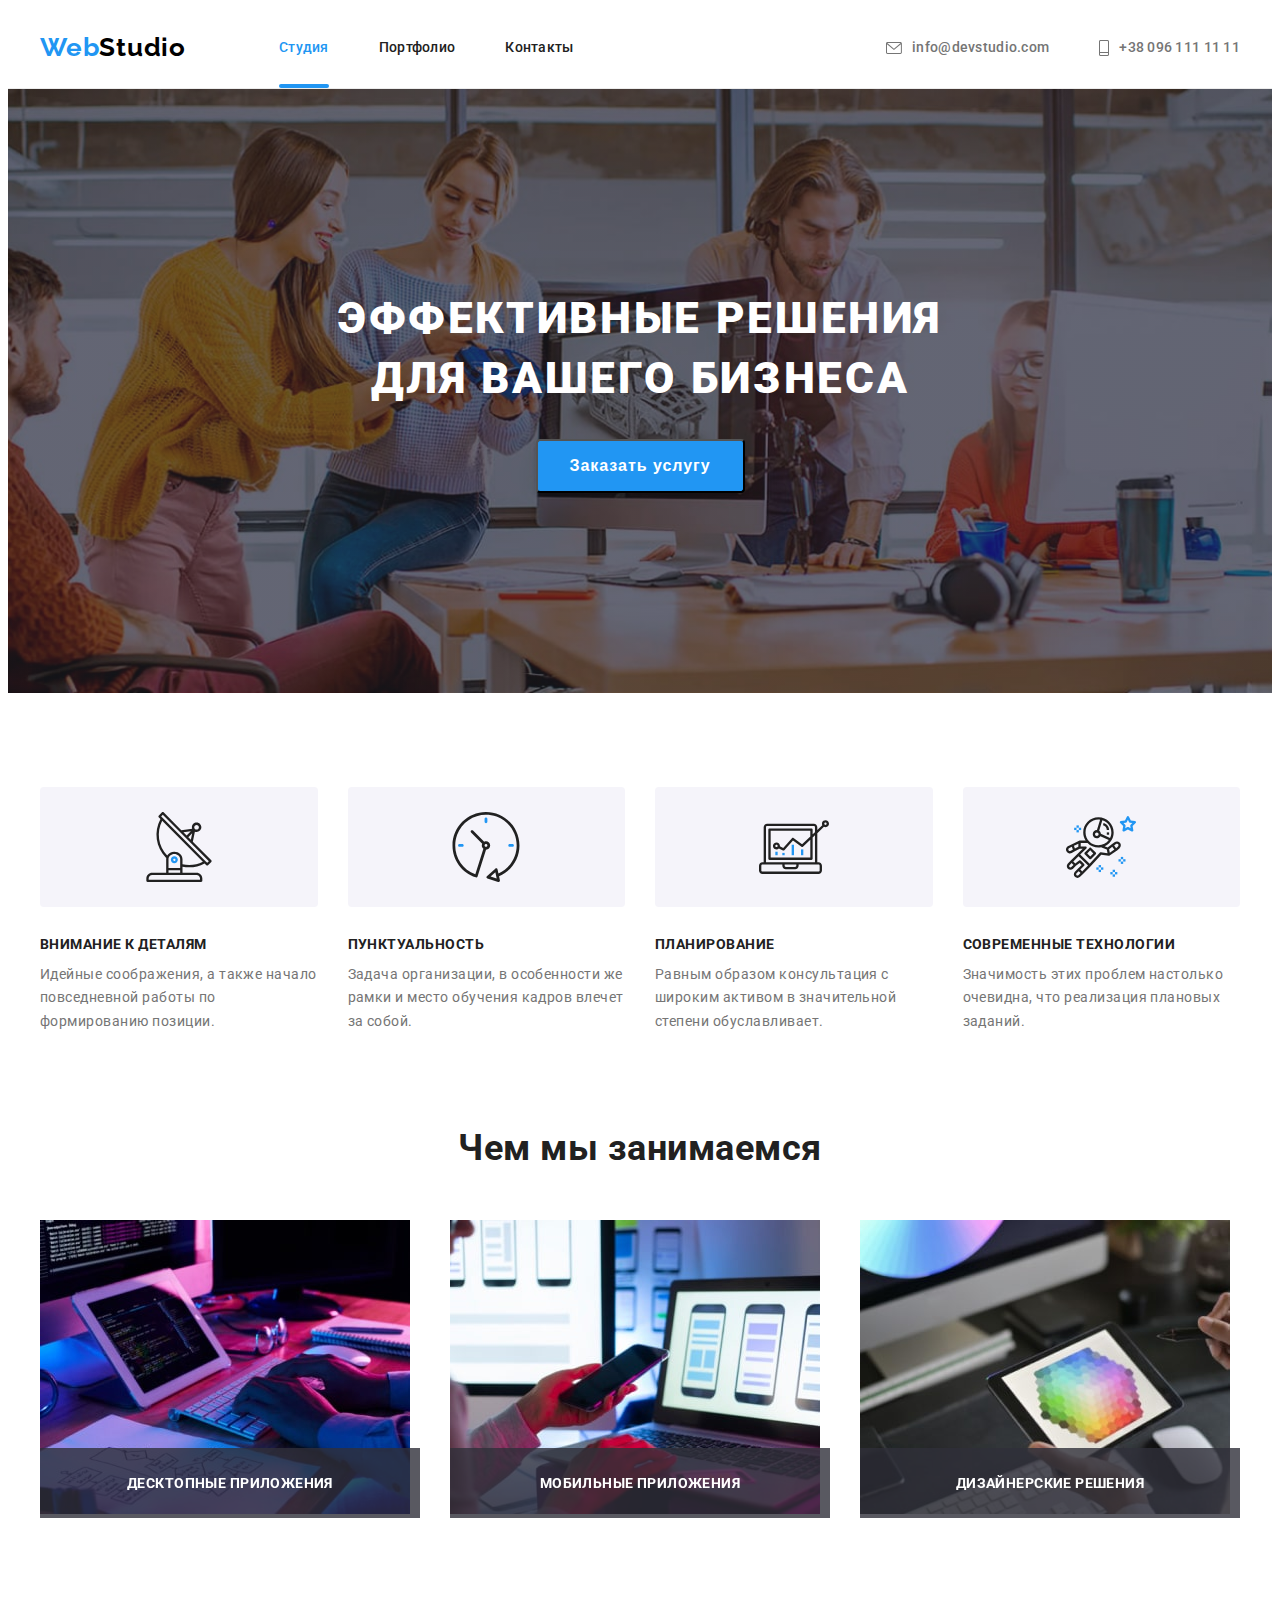
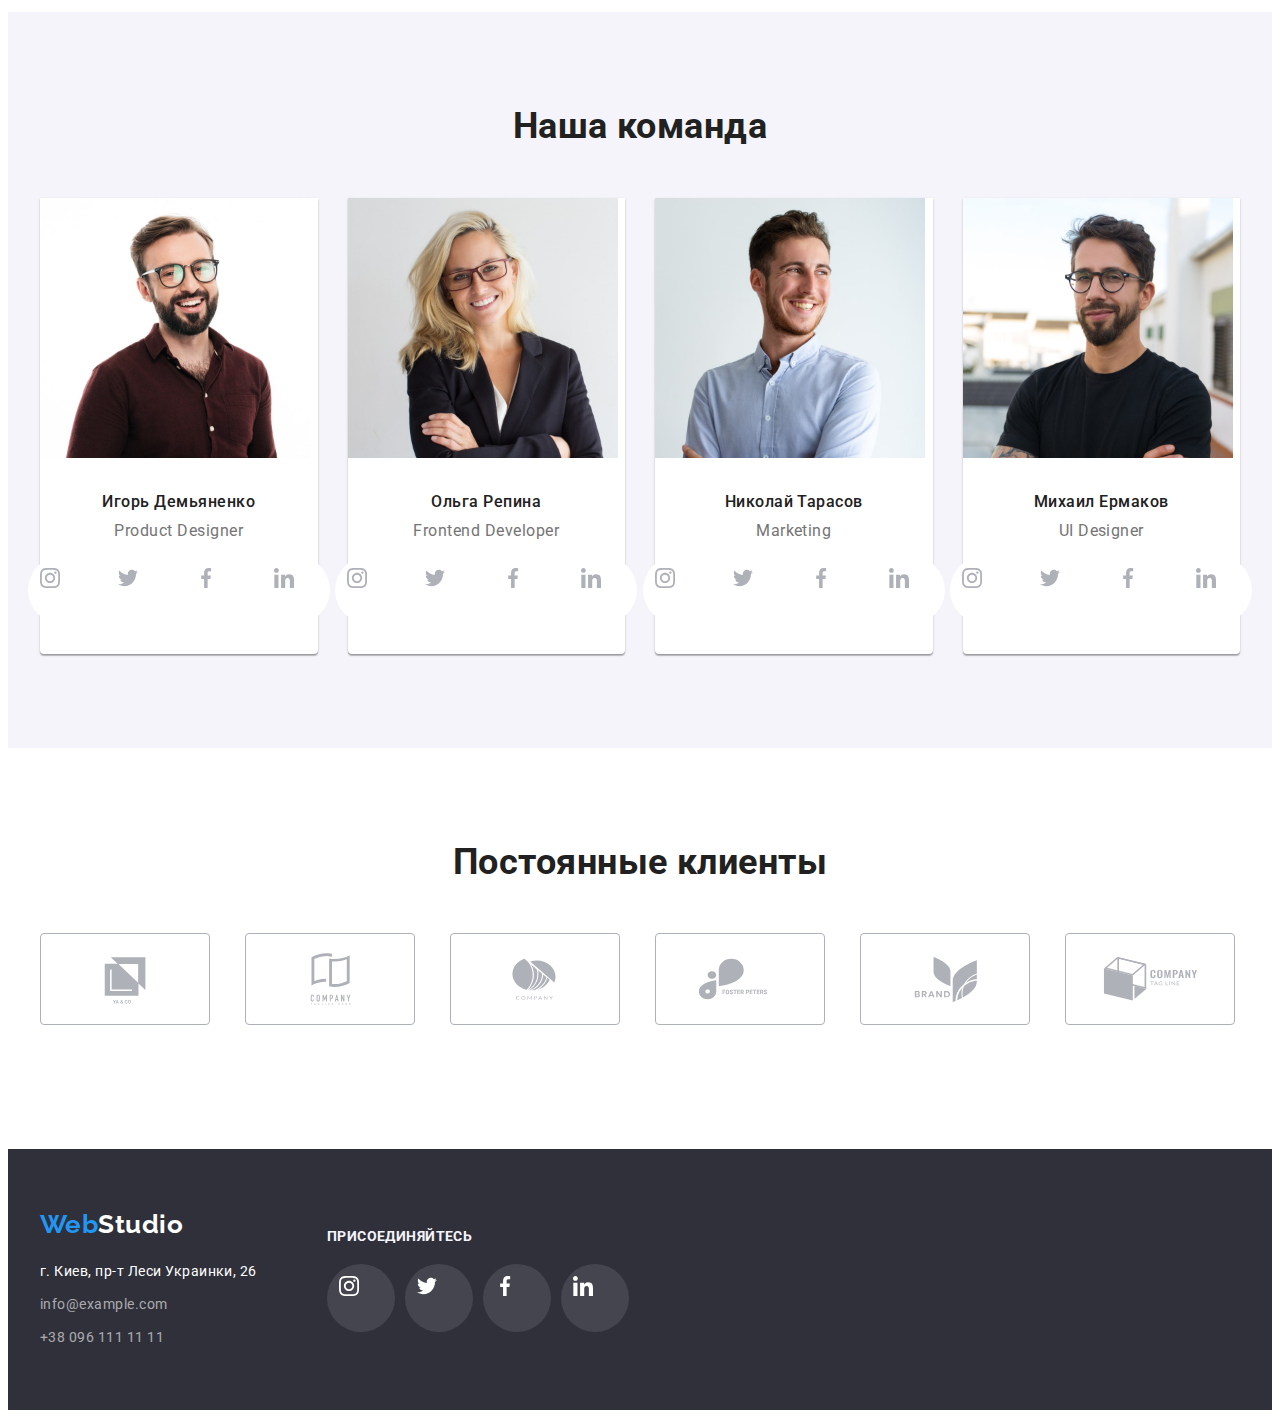
==== commit a1870482: "Modal window" ====
--- a/index.html
+++ b/index.html
@@ -69,7 +69,26 @@
       <section class="section hero">
         <div class="container">
           <h1 class="hero-title">Эффективные решения для вашего бизнеса</h1>
-          <button class="button hero" type="submit">Заказать услугу</button>
+          <button data-modal-open class="button hero link" type="button">
+            Заказать услугу
+          </button>
+          <div class="backdrop is-hidden" data-modal>
+            <div class="modal">
+              <p>
+                Lorem ipsum dolor sit amet consectetur adipisicing elit. Magnam
+                suscipit vero quibusdam adipisci quos natus quaerat ex culpa,
+                aperiam a obcaecati, saepe fugit. Quasi aut nesciunt commodi
+                atque quas unde.
+              </p>
+              <button class="button-close" data-modal-close>
+                <svg class="svg-icon">
+                  <use
+                    href="./images/hero/close-black.svg#icon-close-black"
+                  ></use>
+                </svg>
+              </button>
+            </div>
+          </div>
         </div>
       </section>
 
@@ -414,5 +433,6 @@
         </div>
       </div>
     </footer>
+    <script src="./js/modal.js"></script>
   </body>
 </html>
--- a/css/common.css
+++ b/css/common.css
@@ -42,7 +42,7 @@
 
   /* transition  */
 
-  --tr-ms: 250ms;
+  --tr-ms: 2500ms;
   --tr-cb: cubic-bezier(0.4, 0, 0.2, 1);
 }
 
--- a/css/main.css
+++ b/css/main.css
@@ -52,6 +52,71 @@
   padding: 10px 32px;
 }
 
+/* Modal */
+.backdrop {
+  position: fixed;
+  top: 0;
+  left: 0;
+  width: 100%;
+  height: 100%;
+  background: rgba(0, 0, 0, 0.2);
+  opacity: 1;
+  transition: opacity 2500ms cubic-bezier(0.4, 0, 0.2, 1);
+}
+
+.backdrop.is-hiden .modal {
+  transform: translate(-50%, -50%) scale(1.1);
+}
+
+.backdrop.is-hidden {
+  opacity: 0;
+  pointer-events: none;
+}
+
+.modal {
+  position: absolute;
+  top: 50%;
+  left: 50%;
+
+  width: 521px;
+  height: 528px;
+  padding: 36px;
+
+  background: #ffffff;
+  box-shadow: 0px 1px 3px rgba(0, 0, 0, 0.12), 0px 1px 1px rgba(0, 0, 0, 0.14),
+    0px 2px 1px rgba(0, 0, 0, 0.2);
+  border-radius: 4px;
+
+  transform: translate(-50%, -50%) scale(1);
+  transition: transform 2500ms cubic-bezier(0.4, 0, 0.2, 1);
+}
+
+.modal p {
+  margin: 0;
+}
+
+.modal .svg-icon {
+  align-self: center;
+  justify-content: center;
+  width: 18px;
+  height: 18px;
+}
+
+.button-close {
+  position: absolute;
+
+  display: flex;
+  top: 8px;
+  right: 8px;
+  width: 30px;
+  height: 30px;
+
+  background: #ffffff;
+  border: 1px solid rgba(0, 0, 0, 0.1);
+  box-sizing: border-box;
+  border-radius: 50%;
+}
+
 /* Advantages */
 
 .visually-hidden {
